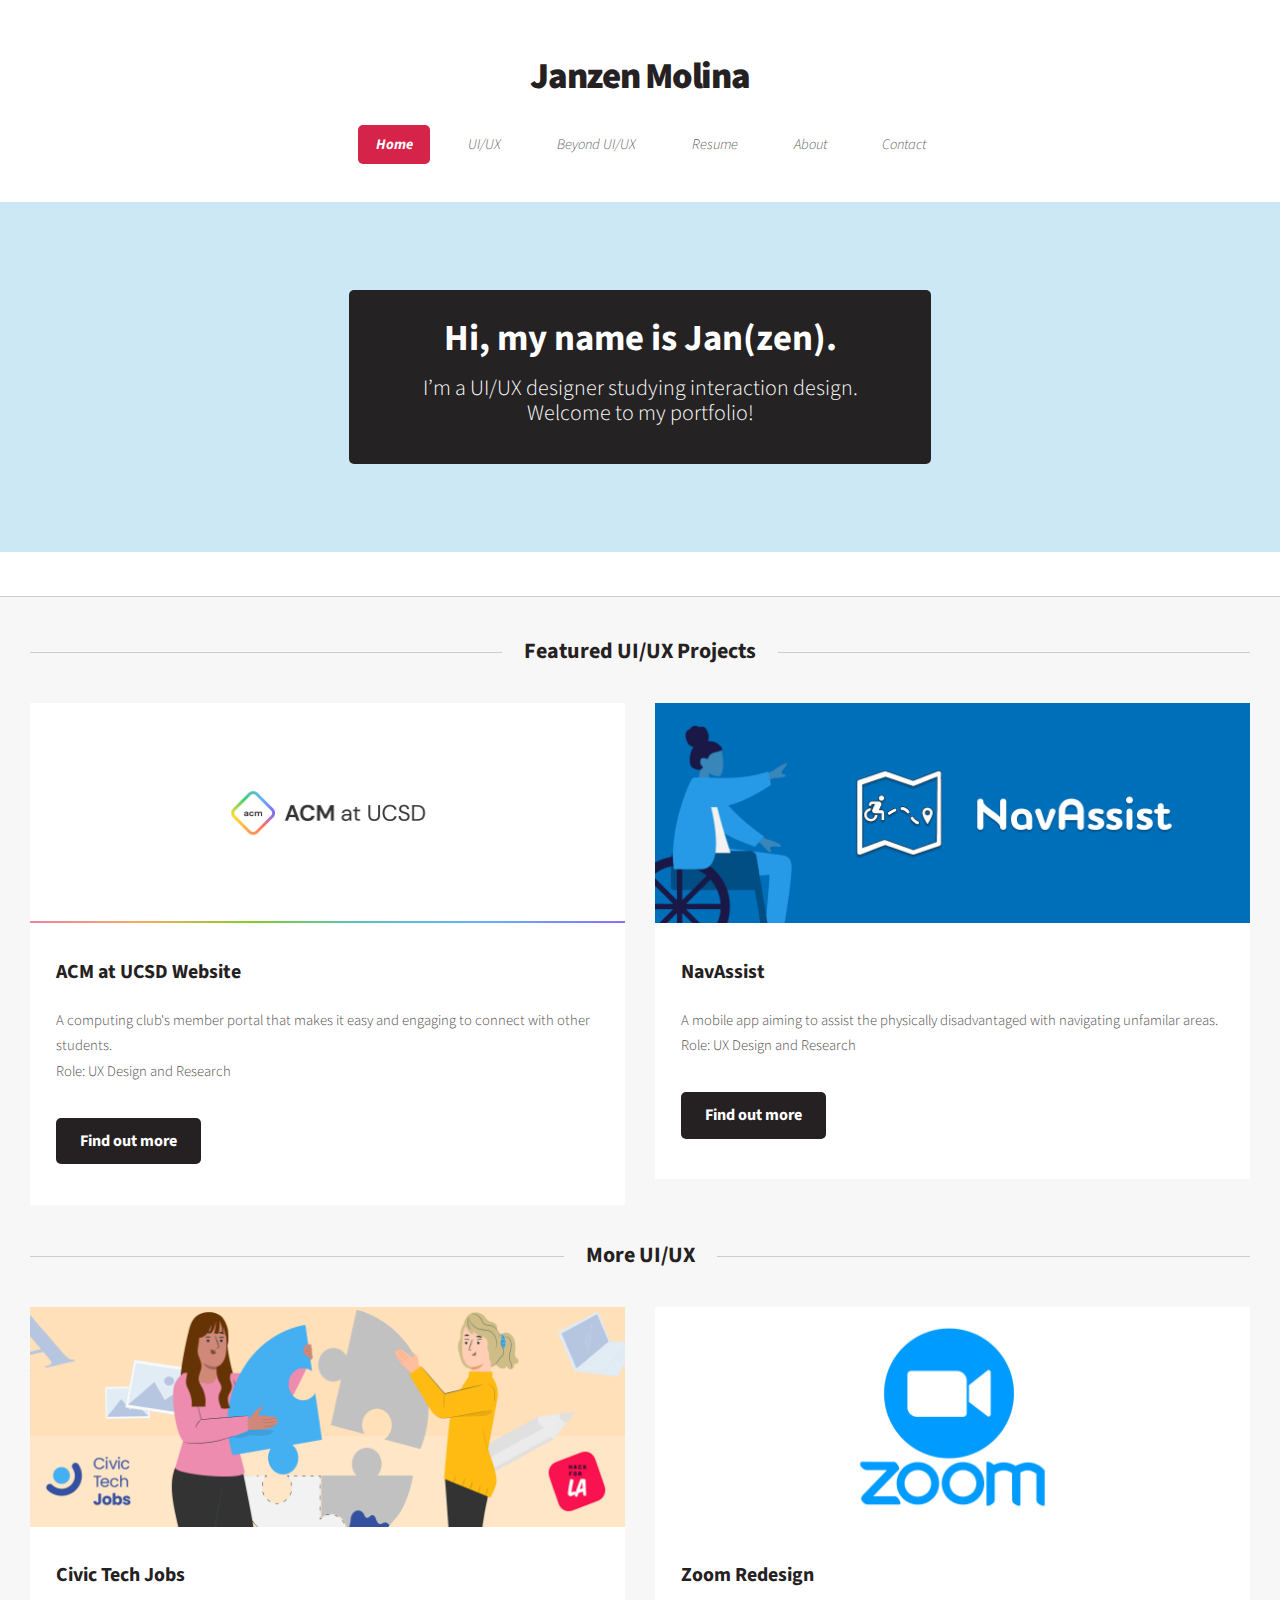
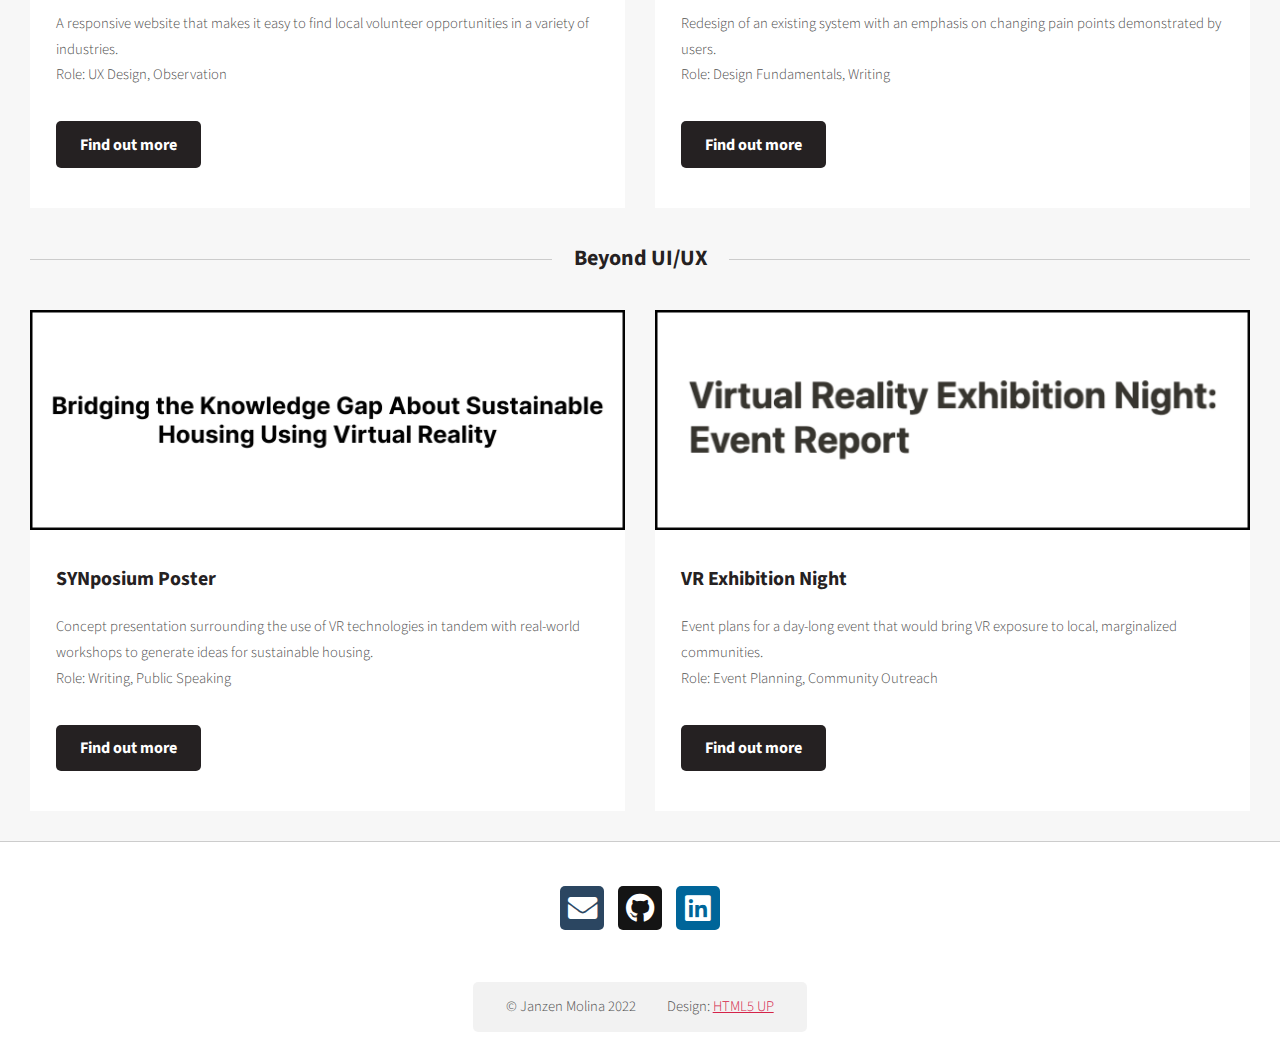
==== index.html @ f8e530e7 "Replace home.html file with index.html file" ====
<!DOCTYPE HTML>
<!--
	Dopetrope by HTML5 UP
	html5up.net | @ajlkn
	Free for personal and commercial use under the CCA 3.0 license (html5up.net/license)
-->
<html>
	<head>
		<title>Home - Janzen Molina</title>
		<meta charset="utf-8">
		<meta name="viewport" content="width=device-width, initial-scale=1, user-scalable=no">
		<link rel="stylesheet" href="assets/css/main.css">
	</head>
	<body class="homepage is-preload">
		<div id="page-wrapper">

			<!-- Header -->
				<section id="header">

					<!-- Logo -->
						<h1><a href="index.html">Janzen Molina</a></h1>

					<!-- Nav -->
						<nav id="nav">
							<ul>
								<li class="current"><a href="index.html">Home</a></li>
								<li>
									<a href="#">UI/UX</a>
									<ul>
										<li><a href="acm-website.html">ACM at UCSD Website</a></li>
										<li><a href="navassist.html">NavAssist</a></li>
										<li><a href="civictechjobs.html">Civic Tech Jobs</a></li>
										<li><a href="zoomredesign.html">Zoom Redesign</a></li>
									</ul>
								</li>
								<li>
									<a href="#">Beyond UI/UX</a>
									<ul>
										<!-- <li><a href="grove.html">Grove</a></li> -->
										<li><a href="synposium.html">SYNposium Banner</a></li>
										<li><a href="vrexhibition.html">VR Exhibition Night</a></li>
									</ul>
								</li>
								<li><a href="resume.html">Resume</a></li>
								<li><a href="about.html">About</a></li>
								<li><a href="contact.html">Contact</a></li>
							</ul>
						</nav>

					<!-- Banner -->
						<section id="banner">
							<header>
								<h2>Hi, my name is Jan(zen).</h2>
								<p>I’m a UI/UX designer studying interaction design.<br>Welcome to my portfolio!</p>
							</header>
						</section>

					<!-- Intro -->
						<!-- <section id="intro" class="container">
							<div class="row">
								<div class="col-4 col-12-medium">
									<section class="first">
										<i class="icon solid featured fa-cog"></i>
										<header>
											<h2>Ipsum consequat</h2>
										</header>
										<p>Nisl amet dolor sit ipsum veroeros sed blandit consequat veroeros et magna tempus.</p>
									</section>
								</div>
								<div class="col-4 col-12-medium">
									<section class="middle">
										<i class="icon solid featured alt fa-bolt"></i>
										<header>
											<h2>Magna etiam dolor</h2>
										</header>
										<p>Nisl amet dolor sit ipsum veroeros sed blandit consequat veroeros et magna tempus.</p>
									</section>
								</div>
								<div class="col-4 col-12-medium">
									<section class="last">
										<i class="icon solid featured alt2 fa-star"></i>
										<header>
											<h2>Tempus adipiscing</h2>
										</header>
										<p>Nisl amet dolor sit ipsum veroeros sed blandit consequat veroeros et magna tempus.</p>
									</section>
								</div>
							</div>
							<footer>
								<ul class="actions">
									<li><a href="#" class="button large">Get Started</a></li>
									<li><a href="#" class="button alt large">Learn More</a></li>
								</ul>
							</footer>
						</section> -->

				</section>

			<!-- Main -->
				<section id="main" class="index-main">
					<div class="container">
						<div class="row">
							<div class="col-12">

								<!-- Portfolio -->
									<section>
										<header class="major">
											<h2>Featured UI/UX Projects</h2>
										</header>
										<div class="row">
											<div class="col-6 col-6-medium col-12-small">
												<section class="box">
													<a href="acm-website.html" class="image featured"><img src="images/acmwebsite-banner.png" alt="ACM at UCSD website's Figma file sample for resume upload feature"></a>
													<header>
														<h3>ACM at UCSD Website</h3>
													</header>
													<p>A computing club's member portal that makes it easy and engaging to connect with other students. <br>Role: UX Design and Research</p>
													<footer>
														<ul class="actions">
															<li><a href="acm-website.html" class="button alt">Find out more</a></li>
														</ul>
													</footer>
												</section>
											</div>
											<!-- <div class="col-4 col-6-medium col-12-small">
												<section class="box">
													<a href="#" class="image featured"><img src="images/civictechjobs-thumbnail.png" alt="Civic Tech Job's Figma file sample for how to join page"></a>
													<header>
														<h3>ACM at UCSD Design System</h3>
													</header>
													<p>A highly customizable and thorough library of components and styles that are a direct representation of elements on the website.<br>Role: UX Design</p>
													<footer>
														<ul class="actions">
															<li><a href="#" class="button alt">Find out more</a></li>
														</ul>
													</footer>
												</section>
											</div> -->
											<div class="col-6 col-6-medium col-12-small">
												<section class="box">
													<a href="navassist.html" class="image featured"><img src="images/navassist-banner.png" alt="NavAssist's Figma file sample for route information feature"></a>
													<header>
														<h3>NavAssist</h3>
													</header>
													<p>A mobile app aiming to assist the physically disadvantaged with navigating unfamilar areas. <br>Role: UX Design and Research</p>
													<footer>
														<ul class="actions">
															<li><a href="navassist.html" class="button alt">Find out more</a></li>
														</ul>
													</footer>
												</section>
											</div>
										</div>
									</section>
									<section>
										<header class="major">
											<h2>More UI/UX</h2>
										</header>
										<div class="row">
											<div class="col-6 col-6-medium col-12-small">
												<section class="box">
													<a href="civictechjobs.html" class="image featured"><img src="images/civictechjobs-banner.png" alt="Civic Tech Jobs banner"></a>
													<header>
														<h3>Civic Tech Jobs</h3>
													</header>
													<p>A responsive website that makes it easy to find local volunteer opportunities in a variety of industries. <br>Role: UX Design, Observation</p>
													<footer>
														<ul class="actions">
															<li><a href="civictechjobs.html" class="button alt">Find out more</a></li>
														</ul>
													</footer>
												</section>
											</div>
											<div class="col-6 col-6-medium col-12-small">
												<section class="box">
													<a href="zoomredesign.html" class="image featured"><img src="images/zoomredesign-banner.png" alt="Zoom Redesign banner"></a>
													<header>
														<h3>Zoom Redesign</h3>
													</header>
													<p>Redesign of an existing system with an emphasis on changing pain points demonstrated by users. <br>Role: Design Fundamentals, Writing</p>
													<footer>
														<ul class="actions">
															<li><a href="zoomredesign.html" class="button alt">Find out more</a></li>
														</ul>
													</footer>
												</section>
											</div>
											<!-- <div class="col-6 col-6-medium col-12-small">
												<section class="box">
													<a href="#" class="image featured"><img src="images/geogreet-banner.png" alt="Instagram flyer for a boba fundraiser"></a>
													<header>
														<h3>GeoGreet</h3>
													</header>
													<p>A novel approach to allowing asynchronous student collaborators to meet with others in real time. <br>Role: UX Research</p>
													<footer>
														<ul class="actions">
															<li><a href="#" class="button alt">Find out more</a></li>
														</ul>
													</footer>
												</section> -->
											</div> 
									</section>
							<section>
										<header class="major">
											<h2>Beyond UI/UX</h2>
										</header>
										<div class="row">
<!-- 											<div class="col-4 col-6-medium col-12-small">
												<section class="box">
													<a href="#" class="image featured"><img src="images/grove-thumbnail.png" alt="Sample image of Grove's room library screen"></a>
													<header>
														<h3>Grove</h3>
													</header>

													<p>A unique take on preserving with heavy emphasis on geolocation-based asset sharing. <br>Role: Software QA</p>
													<footer>
														<ul class="actions">
															<li><p class="button alt">Coming soon!</p></li>
														</ul>
													</footer>
												</section>
											</div> -->
											<div class="col-6 col-6-medium col-12-small">
												<section class="box">
													<a href="synposium.html" class="image featured"><img src="images/synposium-banner.png" alt="Instagram flyer for a boba fundraiser"></a>
													<header>
														<h3>SYNposium Poster</h3>
													</header>
													<p>Concept presentation surrounding the use of VR technologies in tandem with real-world workshops to generate ideas for sustainable housing. <br>Role: Writing, Public Speaking</p>
													<footer>
														<ul class="actions">
															<li><a href="synposium.html" class="button alt">Find out more</a></li>
														</ul>
													</footer>
												</section>
											</div>
											<div class="col-6 col-6-medium col-12-small">
												<section class="box">
													<a href="vrexhibition.html" class="image featured"><img src="images/vrexhibition-banner.png" alt="First page sample of the Triton Solar Car sponsorship package"></a>
													<header>
														<h3>VR Exhibition Night</h3>
													</header>
													<p>Event plans for a day-long event that would bring VR exposure to local, marginalized communities.<br>Role: Event Planning, Community Outreach</p>
													<footer>
														<ul class="actions">
															<li><a href="vrexhibition.html" class="button alt">Find out more</a></li>
														</ul>
													</footer>
												</section>
											</div>
										</div>
									</section>
							</div>
						</div>
					</div>
					</section>

				<!-- Footer -->
							<div id="copyright" class="index-copyright">
								<ul class="social">
										<li><a class="icon solid fa-envelope" href="mailto:jkmolina@ucsd.edu"><span class="label">Email</span></a></li>
										<li><a class="icon brands fa-github" href="https://github.com/janzenmolina"><span class="label">GitHub</span></a></li>
										<li><a class="icon brands fa-linkedin" href="https://www.linkedin.com/in/janzenmolina/"><span class="label">LinkedIn</span></a></li>
								</ul>
										<ul class="links">
											<li>&copy; Janzen Molina 2022</li><li>Design: <a href="http://html5up.net">HTML5 UP</a></li>
										</ul>
							</div>
		</div>
		<!-- Scripts -->
			<script src="assets/js/jquery.min.js"></script>
			<script src="assets/js/jquery.dropotron.min.js"></script>
			<script src="assets/js/browser.min.js"></script>
			<script src="assets/js/breakpoints.min.js"></script>
			<script src="assets/js/util.js"></script>
			<script src="assets/js/main.js"></script>

	</body>
</html>
---- assets/css/main.css ----
@import url("fontawesome-all.min.css");
@import url("https://fonts.googleapis.com/css?family=Source+Sans+Pro:300,400,700,900,300italic");

/*
	Dopetrope by HTML5 UP
	html5up.net | @ajlkn
	Free for personal and commercial use under the CCA 3.0 license (html5up.net/license)
*/

html, body, div, span, applet, object,
iframe, h1, h2, h3, h4, h5, h6, p, blockquote,
pre, a, abbr, acronym, address, big, cite,
code, del, dfn, em, img, ins, kbd, q, s, samp,
small, strike, strong, sub, sup, tt, var, b,
u, i, center, dl, dt, dd, ol, ul, li, fieldset,
form, label, legend, table, caption, tbody,
tfoot, thead, tr, th, td, article, aside,
canvas, details, embed, figure, figcaption,
footer, header, hgroup, menu, nav, output, ruby,
section, summary, time, mark, audio, video {
	margin: 0;
	padding: 0;
	border: 0;
	font-size: 100%;
	font: inherit;
	vertical-align: baseline;}

article, aside, details, figcaption, figure,
footer, header, hgroup, menu, nav, section {
	display: block;}

body {
	line-height: 1;
}

ol, ul {
	list-style: none;
}

blockquote, q {
	quotes: none;
}

	blockquote:before, blockquote:after, q:before, q:after {
		content: '';
		content: none;
	}

table {
	border-collapse: collapse;
	border-spacing: 0;
}

body {
	-webkit-text-size-adjust: none;
}

mark {
	background-color: transparent;
	color: inherit;
}

input::-moz-focus-inner {
	border: 0;
	padding: 0;
}

input, select, textarea {
	-moz-appearance: none;
	-webkit-appearance: none;
	-ms-appearance: none;
	appearance: none;
}

/* Basic */

	html {
		box-sizing: border-box;
	}

	*, *:before, *:after {
		box-sizing: inherit;
	}

	body {
		background: #252122;
		background-image: url("images/bg02.png");
	}

		body.is-preload *, body.is-preload *:before, body.is-preload *:after {
			-moz-animation: none !important;
			-webkit-animation: none !important;
			-ms-animation: none !important;
			animation: none !important;
			-moz-transition: none !important;
			-webkit-transition: none !important;
			-ms-transition: none !important;
			transition: none !important;
		}

	body, input, textarea, select {
		font-family: 'Source Sans Pro';
		font-weight: 300;
		color: #4d4d4d;
		font-size: 14pt;
		line-height: 1.75em;
	}

	strong, b {
		color: #252122;
		font-weight: 600;
	}

	i, em {
		font-style: italic;
	}

	sub {
		position: relative;
		top: 0.5em;
		font-size: 0.8em;
	}

	sup {
		position: relative;
		top: -0.5em;
		font-size: 0.8em;
	}

	blockquote {
		border-left: solid 0.75em #dddddd;
		padding: 1em 0 1em 1.5em;
		font-style: italic;
	}

	h1, h2, h3, h4, h5, h6 {
		color: #252122;
		font-weight: 700;
	}

	h1 a, h2 a, h3 a, h4 a, h5 a, h6 a {
		color: inherit;
		text-decoration: none;
	}

	h2 {
		font-size: 1.5em;
	}

	h3 {
		font-size: 1.35em;
	}

	a {
		color: #d52349;
		text-decoration: underline;
	}

		a:hover {
			text-decoration: none;
		}

	br.clear {
		clear: both;
	}

	hr {
		border: 0;
		border-top: solid 1px #dddddd;
		height: 1px;
		margin: 2em 0 2em 0;
	}

	p, ul, ol, dl, table {
		margin-bottom: 2em;
	}

/* Container */

	.container {
		margin: 0 auto;
		max-width: 100%;
		width: 70em;
	}

		@media screen and (max-width: 1680px) {

			.container {
				width: 70em;
			}

		}

		@media screen and (max-width: 1280px) {

			.container {
				width: calc(100% - 60px);
			}

		}

		@media screen and (max-width: 980px) {

			.container {
				width: calc(100% - 80px);
			}

		}

		@media screen and (max-width: 736px) {

			.container {
				width: calc(100% - 40px);
			}

		}

/* Row */

	.row {
		display: flex;
		flex-wrap: wrap;
		box-sizing: border-box;
		align-items: stretch;
	}

		.row > * {
			box-sizing: border-box;
		}

		.row.gtr-uniform > * > :last-child {
			margin-bottom: 0;
		}

		.row.aln-left {
			justify-content: flex-start;
		}

		.row.aln-center {
			justify-content: center;
		}

		.row.aln-right {
			justify-content: flex-end;
		}

		.row.aln-top {
			align-items: flex-start;
		}

		.row.aln-middle {
			align-items: center;
		}

		.row.aln-bottom {
			align-items: flex-end;
		}

		.row > .imp {
			order: -1;
		}

		.row > .col-1 {
			width: 8.33333%;
		}

		.row > .off-1 {
			margin-left: 8.33333%;
		}

		.row > .col-2 {
			width: 16.66667%;
		}

		.row > .off-2 {
			margin-left: 16.66667%;
		}

		.row > .col-3 {
			width: 25%;
		}

		.row > .off-3 {
			margin-left: 25%;
		}

		.row > .col-4 {
			width: 33.33333%;
		}

		.row > .off-4 {
			margin-left: 33.33333%;
		}

		.row > .col-5 {
			width: 41.66667%;
		}

		.row > .off-5 {
			margin-left: 41.66667%;
		}

		.row > .col-6 {
			width: 50%;
		}

		.row > .off-6 {
			margin-left: 50%;
		}

		.row > .col-7 {
			width: 58.33333%;
		}

		.row > .off-7 {
			margin-left: 58.33333%;
		}

		.row > .col-8 {
			width: 66.66667%;
		}

		.row > .off-8 {
			margin-left: 66.66667%;
		}

		.row > .col-9 {
			width: 75%;
		}

		.row > .off-9 {
			margin-left: 75%;
		}

		.row > .col-10 {
			width: 83.33333%;
		}

		.row > .off-10 {
			margin-left: 83.33333%;
		}

		.row > .col-11 {
			width: 91.66667%;
		}

		.row > .off-11 {
			margin-left: 91.66667%;
		}

		.row > .col-12 {
			width: 100%;
		}

		.row > .off-12 {
			margin-left: 100%;
		}

		.row.gtr-0 {
			margin-top: 0px;
			margin-left: 0px;
		}

			.row.gtr-0 > * {
				padding: 0px 0 0 0px;
			}

			.row.gtr-0.gtr-uniform {
				margin-top: 0px;
			}

				.row.gtr-0.gtr-uniform > * {
					padding-top: 0px;
				}

		.row.gtr-25 {
			margin-top: -12.5px;
			margin-left: -12.5px;
		}

			.row.gtr-25 > * {
				padding: 12.5px 0 0 12.5px;
			}

			.row.gtr-25.gtr-uniform {
				margin-top: -12.5px;
			}

				.row.gtr-25.gtr-uniform > * {
					padding-top: 12.5px;
				}

		.row.gtr-50 {
			margin-top: -25px;
			margin-left: -25px;
		}

			.row.gtr-50 > * {
				padding: 25px 0 0 25px;
			}

			.row.gtr-50.gtr-uniform {
				margin-top: -25px;
			}

				.row.gtr-50.gtr-uniform > * {
					padding-top: 25px;
				}

		.row {
			margin-top: -50px;
			margin-left: -50px;
		}

			.row > * {
				padding: 50px 0 0 50px;
			}

			.row.gtr-uniform {
				margin-top: -50px;
			}

				.row.gtr-uniform > * {
					padding-top: 50px;
				}

		.row.gtr-150 {
			margin-top: -75px;
			margin-left: -75px;
		}

			.row.gtr-150 > * {
				padding: 75px 0 0 75px;
			}

			.row.gtr-150.gtr-uniform {
				margin-top: -75px;
			}

				.row.gtr-150.gtr-uniform > * {
					padding-top: 75px;
				}

		.row.gtr-200 {
			margin-top: -100px;
			margin-left: -100px;
		}

			.row.gtr-200 > * {
				padding: 100px 0 0 100px;
			}

			.row.gtr-200.gtr-uniform {
				margin-top: -100px;
			}

				.row.gtr-200.gtr-uniform > * {
					padding-top: 100px;
				}

		@media screen and (max-width: 1680px) {

			.row {
				display: flex;
				flex-wrap: wrap;
				box-sizing: border-box;
				align-items: stretch;
			}

				.row > * {
					box-sizing: border-box;
				}

				.row.gtr-uniform > * > :last-child {
					margin-bottom: 0;
				}

				.row.aln-left {
					justify-content: flex-start;
				}

				.row.aln-center {
					justify-content: center;
				}

				.row.aln-right {
					justify-content: flex-end;
				}

				.row.aln-top {
					align-items: flex-start;
				}

				.row.aln-middle {
					align-items: center;
				}

				.row.aln-bottom {
					align-items: flex-end;
				}

				.row > .imp-xlarge {
					order: -1;
				}

				.row > .col-1-xlarge {
					width: 8.33333%;
				}

				.row > .off-1-xlarge {
					margin-left: 8.33333%;
				}

				.row > .col-2-xlarge {
					width: 16.66667%;
				}

				.row > .off-2-xlarge {
					margin-left: 16.66667%;
				}

				.row > .col-3-xlarge {
					width: 25%;
				}

				.row > .off-3-xlarge {
					margin-left: 25%;
				}

				.row > .col-4-xlarge {
					width: 33.33333%;
				}

				.row > .off-4-xlarge {
					margin-left: 33.33333%;
				}

				.row > .col-5-xlarge {
					width: 41.66667%;
				}

				.row > .off-5-xlarge {
					margin-left: 41.66667%;
				}

				.row > .col-6-xlarge {
					width: 50%;
				}

				.row > .off-6-xlarge {
					margin-left: 50%;
				}

				.row > .col-7-xlarge {
					width: 58.33333%;
				}

				.row > .off-7-xlarge {
					margin-left: 58.33333%;
				}

				.row > .col-8-xlarge {
					width: 66.66667%;
				}

				.row > .off-8-xlarge {
					margin-left: 66.66667%;
				}

				.row > .col-9-xlarge {
					width: 75%;
				}

				.row > .off-9-xlarge {
					margin-left: 75%;
				}

				.row > .col-10-xlarge {
					width: 83.33333%;
				}

				.row > .off-10-xlarge {
					margin-left: 83.33333%;
				}

				.row > .col-11-xlarge {
					width: 91.66667%;
				}

				.row > .off-11-xlarge {
					margin-left: 91.66667%;
				}

				.row > .col-12-xlarge {
					width: 100%;
				}

				.row > .off-12-xlarge {
					margin-left: 100%;
				}

				.row.gtr-0 {
					margin-top: 0px;
					margin-left: 0px;
				}

					.row.gtr-0 > * {
						padding: 0px 0 0 0px;
					}

					.row.gtr-0.gtr-uniform {
						margin-top: 0px;
					}

						.row.gtr-0.gtr-uniform > * {
							padding-top: 0px;
						}

				.row.gtr-25 {
					margin-top: -12.5px;
					margin-left: -12.5px;
				}

					.row.gtr-25 > * {
						padding: 12.5px 0 0 12.5px;
					}

					.row.gtr-25.gtr-uniform {
						margin-top: -12.5px;
					}

						.row.gtr-25.gtr-uniform > * {
							padding-top: 12.5px;
						}

				.row.gtr-50 {
					margin-top: -25px;
					margin-left: -25px;
				}

					.row.gtr-50 > * {
						padding: 25px 0 0 25px;
					}

					.row.gtr-50.gtr-uniform {
						margin-top: -25px;
					}

						.row.gtr-50.gtr-uniform > * {
							padding-top: 25px;
						}

				.row {
					margin-top: -50px;
					margin-left: -50px;
				}

					.row > * {
						padding: 50px 0 0 50px;
					}

					.row.gtr-uniform {
						margin-top: -50px;
					}

						.row.gtr-uniform > * {
							padding-top: 50px;
						}

				.row.gtr-150 {
					margin-top: -75px;
					margin-left: -75px;
				}

					.row.gtr-150 > * {
						padding: 75px 0 0 75px;
					}

					.row.gtr-150.gtr-uniform {
						margin-top: -75px;
					}

						.row.gtr-150.gtr-uniform > * {
							padding-top: 75px;
						}

				.row.gtr-200 {
					margin-top: -100px;
					margin-left: -100px;
				}

					.row.gtr-200 > * {
						padding: 100px 0 0 100px;
					}

					.row.gtr-200.gtr-uniform {
						margin-top: -100px;
					}

						.row.gtr-200.gtr-uniform > * {
							padding-top: 100px;
						}

		}

		@media screen and (max-width: 1280px) {

			.row {
				display: flex;
				flex-wrap: wrap;
				box-sizing: border-box;
				align-items: stretch;
			}

				.row > * {
					box-sizing: border-box;
				}

				.row.gtr-uniform > * > :last-child {
					margin-bottom: 0;
				}

				.row.aln-left {
					justify-content: flex-start;
				}

				.row.aln-center {
					justify-content: center;
				}

				.row.aln-right {
					justify-content: flex-end;
				}

				.row.aln-top {
					align-items: flex-start;
				}

				.row.aln-middle {
					align-items: center;
				}

				.row.aln-bottom {
					align-items: flex-end;
				}

				.row > .imp-large {
					order: -1;
				}

				.row > .col-1-large {
					width: 8.33333%;
				}

				.row > .off-1-large {
					margin-left: 8.33333%;
				}

				.row > .col-2-large {
					width: 16.66667%;
				}

				.row > .off-2-large {
					margin-left: 16.66667%;
				}

				.row > .col-3-large {
					width: 25%;
				}

				.row > .off-3-large {
					margin-left: 25%;
				}

				.row > .col-4-large {
					width: 33.33333%;
				}

				.row > .off-4-large {
					margin-left: 33.33333%;
				}

				.row > .col-5-large {
					width: 41.66667%;
				}

				.row > .off-5-large {
					margin-left: 41.66667%;
				}

				.row > .col-6-large {
					width: 50%;
				}

				.row > .off-6-large {
					margin-left: 50%;
				}

				.row > .col-7-large {
					width: 58.33333%;
				}

				.row > .off-7-large {
					margin-left: 58.33333%;
				}

				.row > .col-8-large {
					width: 66.66667%;
				}

				.row > .off-8-large {
					margin-left: 66.66667%;
				}

				.row > .col-9-large {
					width: 75%;
				}

				.row > .off-9-large {
					margin-left: 75%;
				}

				.row > .col-10-large {
					width: 83.33333%;
				}

				.row > .off-10-large {
					margin-left: 83.33333%;
				}

				.row > .col-11-large {
					width: 91.66667%;
				}

				.row > .off-11-large {
					margin-left: 91.66667%;
				}

				.row > .col-12-large {
					width: 100%;
				}

				.row > .off-12-large {
					margin-left: 100%;
				}

				.row.gtr-0 {
					margin-top: 0px;
					margin-left: 0px;
				}

					.row.gtr-0 > * {
						padding: 0px 0 0 0px;
					}

					.row.gtr-0.gtr-uniform {
						margin-top: 0px;
					}

						.row.gtr-0.gtr-uniform > * {
							padding-top: 0px;
						}

				.row.gtr-25 {
					margin-top: -7.5px;
					margin-left: -7.5px;
				}

					.row.gtr-25 > * {
						padding: 7.5px 0 0 7.5px;
					}

					.row.gtr-25.gtr-uniform {
						margin-top: -7.5px;
					}

						.row.gtr-25.gtr-uniform > * {
							padding-top: 7.5px;
						}

				.row.gtr-50 {
					margin-top: -15px;
					margin-left: -15px;
				}

					.row.gtr-50 > * {
						padding: 15px 0 0 15px;
					}

					.row.gtr-50.gtr-uniform {
						margin-top: -15px;
					}

						.row.gtr-50.gtr-uniform > * {
							padding-top: 15px;
						}

				.row {
					margin-top: -30px;
					margin-left: -30px;
				}

					.row > * {
						padding: 30px 0 0 30px;
					}

					.row.gtr-uniform {
						margin-top: -30px;
					}

						.row.gtr-uniform > * {
							padding-top: 30px;
						}

				.row.gtr-150 {
					margin-top: -45px;
					margin-left: -45px;
				}

					.row.gtr-150 > * {
						padding: 45px 0 0 45px;
					}

					.row.gtr-150.gtr-uniform {
						margin-top: -45px;
					}

						.row.gtr-150.gtr-uniform > * {
							padding-top: 45px;
						}

				.row.gtr-200 {
					margin-top: -60px;
					margin-left: -60px;
				}

					.row.gtr-200 > * {
						padding: 60px 0 0 60px;
					}

					.row.gtr-200.gtr-uniform {
						margin-top: -60px;
					}

						.row.gtr-200.gtr-uniform > * {
							padding-top: 60px;
						}

		}

		@media screen and (max-width: 980px) {

			.row {
				display: flex;
				flex-wrap: wrap;
				box-sizing: border-box;
				align-items: stretch;
			}

				.row > * {
					box-sizing: border-box;
				}

				.row.gtr-uniform > * > :last-child {
					margin-bottom: 0;
				}

				.row.aln-left {
					justify-content: flex-start;
				}

				.row.aln-center {
					justify-content: center;
				}

				.row.aln-right {
					justify-content: flex-end;
				}

				.row.aln-top {
					align-items: flex-start;
				}

				.row.aln-middle {
					align-items: center;
				}

				.row.aln-bottom {
					align-items: flex-end;
				}

				.row > .imp-medium {
					order: -1;
				}

				.row > .col-1-medium {
					width: 8.33333%;
				}

				.row > .off-1-medium {
					margin-left: 8.33333%;
				}

				.row > .col-2-medium {
					width: 16.66667%;
				}

				.row > .off-2-medium {
					margin-left: 16.66667%;
				}

				.row > .col-3-medium {
					width: 25%;
				}

				.row > .off-3-medium {
					margin-left: 25%;
				}

				.row > .col-4-medium {
					width: 33.33333%;
				}

				.row > .off-4-medium {
					margin-left: 33.33333%;
				}

				.row > .col-5-medium {
					width: 41.66667%;
				}

				.row > .off-5-medium {
					margin-left: 41.66667%;
				}

				.row > .col-6-medium {
					width: 50%;
				}

				.row > .off-6-medium {
					margin-left: 50%;
				}

				.row > .col-7-medium {
					width: 58.33333%;
				}

				.row > .off-7-medium {
					margin-left: 58.33333%;
				}

				.row > .col-8-medium {
					width: 66.66667%;
				}

				.row > .off-8-medium {
					margin-left: 66.66667%;
				}

				.row > .col-9-medium {
					width: 75%;
				}

				.row > .off-9-medium {
					margin-left: 75%;
				}

				.row > .col-10-medium {
					width: 83.33333%;
				}

				.row > .off-10-medium {
					margin-left: 83.33333%;
				}

				.row > .col-11-medium {
					width: 91.66667%;
				}

				.row > .off-11-medium {
					margin-left: 91.66667%;
				}

				.row > .col-12-medium {
					width: 100%;
				}

				.row > .off-12-medium {
					margin-left: 100%;
				}

				.row.gtr-0 {
					margin-top: 0px;
					margin-left: 0px;
				}

					.row.gtr-0 > * {
						padding: 0px 0 0 0px;
					}

					.row.gtr-0.gtr-uniform {
						margin-top: 0px;
					}

						.row.gtr-0.gtr-uniform > * {
							padding-top: 0px;
						}

				.row.gtr-25 {
					margin-top: -10px;
					margin-left: -10px;
				}

					.row.gtr-25 > * {
						padding: 10px 0 0 10px;
					}

					.row.gtr-25.gtr-uniform {
						margin-top: -10px;
					}

						.row.gtr-25.gtr-uniform > * {
							padding-top: 10px;
						}

				.row.gtr-50 {
					margin-top: -20px;
					margin-left: -20px;
				}

					.row.gtr-50 > * {
						padding: 20px 0 0 20px;
					}

					.row.gtr-50.gtr-uniform {
						margin-top: -20px;
					}

						.row.gtr-50.gtr-uniform > * {
							padding-top: 20px;
						}

				.row {
					margin-top: -40px;
					margin-left: -40px;
				}

					.row > * {
						padding: 40px 0 0 40px;
					}

					.row.gtr-uniform {
						margin-top: -40px;
					}

						.row.gtr-uniform > * {
							padding-top: 40px;
						}

				.row.gtr-150 {
					margin-top: -60px;
					margin-left: -60px;
				}

					.row.gtr-150 > * {
						padding: 60px 0 0 60px;
					}

					.row.gtr-150.gtr-uniform {
						margin-top: -60px;
					}

						.row.gtr-150.gtr-uniform > * {
							padding-top: 60px;
						}

				.row.gtr-200 {
					margin-top: -80px;
					margin-left: -80px;
				}

					.row.gtr-200 > * {
						padding: 80px 0 0 80px;
					}

					.row.gtr-200.gtr-uniform {
						margin-top: -80px;
					}

						.row.gtr-200.gtr-uniform > * {
							padding-top: 80px;
						}

		}

		@media screen and (max-width: 736px) {

			.row {
				display: flex;
				flex-wrap: wrap;
				box-sizing: border-box;
				align-items: stretch;
			}

				.row > * {
					box-sizing: border-box;
				}

				.row.gtr-uniform > * > :last-child {
					margin-bottom: 0;
				}

				.row.aln-left {
					justify-content: flex-start;
				}

				.row.aln-center {
					justify-content: center;
				}

				.row.aln-right {
					justify-content: flex-end;
				}

				.row.aln-top {
					align-items: flex-start;
				}

				.row.aln-middle {
					align-items: center;
				}

				.row.aln-bottom {
					align-items: flex-end;
				}

				.row > .imp-small {
					order: -1;
				}

				.row > .col-1-small {
					width: 8.33333%;
				}

				.row > .off-1-small {
					margin-left: 8.33333%;
				}

				.row > .col-2-small {
					width: 16.66667%;
				}

				.row > .off-2-small {
					margin-left: 16.66667%;
				}

				.row > .col-3-small {
					width: 25%;
				}

				.row > .off-3-small {
					margin-left: 25%;
				}

				.row > .col-4-small {
					width: 33.33333%;
				}

				.row > .off-4-small {
					margin-left: 33.33333%;
				}

				.row > .col-5-small {
					width: 41.66667%;
				}

				.row > .off-5-small {
					margin-left: 41.66667%;
				}

				.row > .col-6-small {
					width: 50%;
				}

				.row > .off-6-small {
					margin-left: 50%;
				}

				.row > .col-7-small {
					width: 58.33333%;
				}

				.row > .off-7-small {
					margin-left: 58.33333%;
				}

				.row > .col-8-small {
					width: 66.66667%;
				}

				.row > .off-8-small {
					margin-left: 66.66667%;
				}

				.row > .col-9-small {
					width: 75%;
				}

				.row > .off-9-small {
					margin-left: 75%;
				}

				.row > .col-10-small {
					width: 83.33333%;
				}

				.row > .off-10-small {
					margin-left: 83.33333%;
				}

				.row > .col-11-small {
					width: 91.66667%;
				}

				.row > .off-11-small {
					margin-left: 91.66667%;
				}

				.row > .col-12-small {
					width: 100%;
				}

				.row > .off-12-small {
					margin-left: 100%;
				}

				.row.gtr-0 {
					margin-top: 0px;
					margin-left: 0px;
				}

					.row.gtr-0 > * {
						padding: 0px 0 0 0px;
					}

					.row.gtr-0.gtr-uniform {
						margin-top: 0px;
					}

						.row.gtr-0.gtr-uniform > * {
							padding-top: 0px;
						}

				.row.gtr-25 {
					margin-top: -5px;
					margin-left: -5px;
				}

					.row.gtr-25 > * {
						padding: 5px 0 0 5px;
					}

					.row.gtr-25.gtr-uniform {
						margin-top: -5px;
					}

						.row.gtr-25.gtr-uniform > * {
							padding-top: 5px;
						}

				.row.gtr-50 {
					margin-top: -10px;
					margin-left: -10px;
				}

					.row.gtr-50 > * {
						padding: 10px 0 0 10px;
					}

					.row.gtr-50.gtr-uniform {
						margin-top: -10px;
					}

						.row.gtr-50.gtr-uniform > * {
							padding-top: 10px;
						}

				.row {
					margin-top: -20px;
					margin-left: -20px;
				}

					.row > * {
						padding: 20px 0 0 20px;
					}

					.row.gtr-uniform {
						margin-top: -20px;
					}

						.row.gtr-uniform > * {
							padding-top: 20px;
						}

				.row.gtr-150 {
					margin-top: -30px;
					margin-left: -30px;
				}

					.row.gtr-150 > * {
						padding: 30px 0 0 30px;
					}

					.row.gtr-150.gtr-uniform {
						margin-top: -30px;
					}

						.row.gtr-150.gtr-uniform > * {
							padding-top: 30px;
						}

				.row.gtr-200 {
					margin-top: -40px;
					margin-left: -40px;
				}

					.row.gtr-200 > * {
						padding: 40px 0 0 40px;
					}

					.row.gtr-200.gtr-uniform {
						margin-top: -40px;
					}

						.row.gtr-200.gtr-uniform > * {
							padding-top: 40px;
						}

		}

/* Form */

	form label {
		display: block;
		color: #252122;
		font-weight: 400;
		margin: 0 0 0.5em 0;
	}

	form input[type=text],
	form input[type=email],
	form input[type=password],
	form select,
	form textarea {
		-webkit-appearance: none;
		display: block;
		border: 0;
		padding: 0.75em 1em;
		font-size: 1em;
		border-radius: 5px;
		border: solid 1px #dddddd;
		background: #fff;
		width: 100%;
	}

		form input[type=text]:focus,
		form input[type=email]:focus,
		form input[type=password]:focus,
		form select:focus,
		form textarea:focus {
			box-shadow: inset 0px 0px 1px 1px #43bff0;
		}

	form textarea {
		height: 15em;
	}

	form ::-webkit-input-placeholder {
		color: #555 !important;
	}

	form :-moz-placeholder {
		color: #555 !important;
	}

	form ::-moz-placeholder {
		color: #555 !important;
	}

	form :-ms-input-placeholder {
		color: #555 !important;
	}

	form ::-moz-focus-inner {
		border: 0;
	}

/* Tables */

	table {
		width: 100%;
	}

		table tr {
			border-top: solid 1px #dddddd;
		}

			table tr:first-child {
				border-top: 0;
			}

		table td {
			padding: 0.5em 1em 0.5em 1em;
		}

		table th {
			text-align: left;
			padding: 0.5em 1em 0.5em 1em;
			font-weight: 700;
			margin: 0 0 1em 0;
		}

		table thead {
			border-bottom: solid 2px #dddddd;
		}

/* Section/Article */

	section, article {
		margin-bottom: 2.5em;
	}

		section > :last-child, section:last-child, article > :last-child, article:last-child {
			margin-bottom: 0;
		}

	header {
		margin: 0 0 1.5em 0;
	}

		header > p {
			display: block;
			font-style: italic;
			margin: 0.5em 0 0 0;
			padding-bottom: 0.5em;
		}

		header.major {
			position: relative;
			text-align: center;
			border-top: solid 1px #ccc;
			top: 1em;
			margin: 0 0 3em 0;
		}

			header.major h2 {
				background: #fff;
				position: relative;
				top: -0.65em;
				display: inline;
				margin: 0;
				padding: 0 1em 0 1em;
			}

	footer {
		margin: 2.25em 0 0 0;
	}

/* Box */

	.box {
		background: #ffffff;
		padding: 2.75em 1.75em 2.75em 1.75em;
	}

		.box .image.featured {
			position: relative;
			width: auto;
			left: 1.75em;
			top: 1.75em;
			margin: -4.5em 0 4.25em -3.5em;
		}

		.box.post header {
			padding-top: 1em;
			margin: 0 0 2em 0;
		}

		.box.post h2 {
			font-size: 2.5em;
			letter-spacing: -0.015em;
		}

		.box.post header > p {
			margin-top: 1.25em;
			font-size: 1.25em;
		}

		.box footer ul.actions {
			margin-bottom: 0;
		}


/* Button */

	input[type="button"],
	input[type="submit"],
	input[type="reset"],
	button,
	.button {
		-webkit-appearance: none;
		display: inline-block;
		text-decoration: none;
		cursor: pointer;
		border: 0;
		border-radius: 5px;
		background: #d52349;
		color: #fff !important;
		font-weight: 700;
		outline: 0;
		font-size: 1.1em;
		padding: 0.65em 1.5em 0.65em 1.5em;
		text-align: center;
		-moz-transition: background-color .25s ease-in-out;
		-webkit-transition: background-color .25s ease-in-out;
		-ms-transition: background-color .25s ease-in-out;
		transition: background-color .25s ease-in-out;
	}

		input[type="button"]:hover,
		input[type="submit"]:hover,
		input[type="reset"]:hover,
		button:hover,
		.button:hover {
			background: #e53359;
		}

		input[type="button"]:active,
		input[type="submit"]:active,
		input[type="reset"]:active,
		button:active,
		.button:active {
			background: #c51349;
		}

		input[type="button"].alt,
		input[type="submit"].alt,
		input[type="reset"].alt,
		button.alt,
		.button.alt {
			background: #252122;
		}

			input[type="button"].alt:hover,
			input[type="submit"].alt:hover,
			input[type="reset"].alt:hover,
			button.alt:hover,
			.button.alt:hover {
				background: #353132;
			}

			input[type="button"].alt:active,
			input[type="submit"].alt:active,
			input[type="reset"].alt:active,
			button.alt:active,
			.button.alt:active {
				background: #151112;
			}

		input[type="button"].icon:before,
		input[type="submit"].icon:before,
		input[type="reset"].icon:before,
		button.icon:before,
		.button.icon:before {
			opacity: 0.35;
			position: relative;
			top: 0.05em;
			margin-right: 0.75em;
		}

		input[type="button"].large,
		input[type="submit"].large,
		input[type="reset"].large,
		button.large,
		.button.large {
			font-size: 1.5em;
			padding: 0.75em 1.5em 0.75em 1.5em;
		}

/* Image */

	.image {
		display: inline-block;
		outline: 0;
	}

		.image img {
			display: block;
			width: 100%;
		}

		.image.centered {
			display: block;
			margin: 0 0 2em 0;
		}

			.image.centered img {
				margin: 0 auto;
				width: auto;
			}

		.image.featured {
			display: block;
			width: 100%;
			margin: 0 0 2em 0;

		}

		.image.left {
			float: left;
			margin: 0 2em 2em 0;
		}

/* List */

	ul {
		list-style: disc;
		padding-left: 1em;
	}

		ul li {
			padding-left: 0.5em;
		}

	ol {
		list-style: decimal;
		padding-left: 1.25em;
	}

		ol li {
			padding-left: 0.25em;
		}

/* Actions */

	ul.actions {
		list-style: none;
		padding-left: 0;
	}

		ul.actions li {
			display: inline-block;
			margin-left: 1em;
			padding-left: 0;
		}

			ul.actions li:first-child {
				margin-left: 0;
			}

/* Links */

	ul.links {
		list-style: none;
		padding-left: 0;
	}

		ul.links li {
			display: inline-block;
			border-left: solid 1px rgba(255, 255, 255, 0.05);
			padding: 0 0 0 1em;
			margin: 0 0 0 1em;
		}

			ul.links li:first-child {
				border-left: 0;
				padding-left: 0;
				margin-left: 0;
			}

/* Contact */

	ul.contact {
		list-style: none;
		padding-left: 0;
	}

		ul.contact li {
			position: relative;
			border-top: solid 1px #ddd;
			padding: 1.3em 0 1.3em 7em;
		}

			ul.contact li h3 {
				position: absolute;
				left: 0;
				top: 1.3em;
				font-size: 1.1em;
			}

			ul.contact li p {
				margin: 0;
			}

			ul.contact li:first-child {
				padding-top: 0;
				border-top: 0;
			}

				ul.contact li:first-child h3 {
					top: 0;
				}

/* Dates */

	ul.dates {
		list-style: none;
		padding-left: 0;
	}

		ul.dates li {
			position: relative;
			border-top: solid 1px #ddd;
			padding: 1.3em 0 1.3em 6.75em;
		}

		ul.dates .date {
			display: block;
			position: absolute;
			left: 0;
			top: 1.3em;
			background-color: #d52349;
			height: 3.5em;
			text-align: center;
			color: #fff;
			line-height: 1em;
			border-top-left-radius: 5px;
			border-bottom-left-radius: 5px;
			padding: 0.5em 0.75em 0 1em;
		}

			ul.dates .date:after {
				content: '';
				position: absolute;
				bottom: 0;
				right: -1.2em;
				border-left: solid 1.25em #d52349;
				border-top: solid 1.8em transparent;
				border-bottom: solid 1.8em transparent;
			}

			ul.dates .date strong {
				display: block;
				font-size: 1.75em;
				padding-top: 0.15em;
			}

		ul.dates h3 {
			font-size: 1.1em;
		}

		ul.dates p {
			margin: 0;
		}

		ul.dates li:first-child {
			border-top: 0;
			padding-top: 0;
		}

			ul.dates li:first-child .date {
				top: 0;
			}

/* Divided */

	ul.divided {
		list-style: none;
		padding-left: 0;
	}

		ul.divided li {
			border-top: solid 1px #ddd;
			padding: 1em 0 1em 0;
		}

			ul.divided li:first-child {
				border-top: 0;
				padding-top: 0;
			}

/* Social */

	ul.social {
		list-style: none;
		padding-left: 0;
		overflow: hidden;
		cursor: default;
		margin: 0 0 3.25em 0;
	}

		ul.social li {
			display: inline-block;
			padding-left: 0;
			margin-left: 0.75em;
		}

			ul.social li:first-child {
				margin-left: 0;
			}

			ul.social li a {
				display: inline-block;
				width: 3em;
				height: 3em;
				text-align: center;
				border-radius: 5px;
				background: #888;
				-moz-transition: background-color .25s ease-in-out;
				-webkit-transition: background-color .25s ease-in-out;
				-ms-transition: background-color .25s ease-in-out;
				transition: background-color .25s ease-in-out;
			}

				ul.social li a:before {
					color: #fff;
					font-size: 2em;
					line-height: 1.5em;
				}

				ul.social li a.fa-facebook {
					background: #3c5a98;
				}

					ul.social li a.fa-facebook:hover {
						background: #4c6aa8;
					}

				ul.social li a.fa-twitter {
					background: #2daae4;
				}

					ul.social li a.fa-twitter:hover {
						background: #3dbaf4;
					}

				ul.social li a.fa-dribbble {
					background: #c4376b;
				}

					ul.social li a.fa-dribbble:hover {
						background: #d4477b;
					}

				ul.social li a.fa-linkedin {
					background: #006599;
				}

					ul.social li a.fa-linkedin:hover {
						background: #1075a9;
					}

				ul.social li a.fa-tumblr {
					background: #2b4661;
				}

					ul.social li a.fa-tumblr:hover {
						background: #3b5671;
					}

				ul.social li a.fa-google-plus {
					background: #da2713;
				}

					ul.social li a.fa-google-plus:hover {
						background: #ea3723;
					}

				ul.social li a.fa-github {
					background: #141414;
				}

					ul.social li a.fa-github:hover {
						background: #252525;
					}	

				ul.social li a.fa-envelope {
					background: #2b4661;
				}

					ul.social li a.fa-envelope:hover {
						background: #3b5671;
					}

/* Icons */

	.icon {
		text-decoration: none;
		position: relative;
		text-decoration: none;
	}

		.icon:before {
			-moz-osx-font-smoothing: grayscale;
			-webkit-font-smoothing: antialiased;
			display: inline-block;
			font-style: normal;
			font-variant: normal;
			text-rendering: auto;
			line-height: 1;
			text-transform: none !important;
			font-family: 'Font Awesome 5 Free';
			font-weight: 400;
		}

		.icon.solid:before {
			font-weight: 900;
		}

		.icon.brands:before {
			font-family: 'Font Awesome 5 Brands';
		}

		.icon:before {
			line-height: inherit;
		}

		.icon > .label {
			display: none;
		}

		.icon.featured {
			position: relative;
			display: inline-block;
			background-color: #d52349;
			width: 9em;
			padding: 1.75em 0 0.75em 0;
			border-top-left-radius: 5px;
			border-top-right-radius: 5px;
			margin: 0 0 4.5em 0;
			cursor: default;
		}

			.icon.featured:before {
				font-size: 4.5em;
				line-height: 1em;
				color: #fff;
			}

			.icon.featured:after {
				content: '';
				position: absolute;
				bottom: -1.95em;
				left: 0;
				border-top: solid 2em #d52349;
				border-left: solid 4.5em transparent;
				border-right: solid 4.5em transparent;
			}

			.icon.featured.alt {
				background-color: #252122;
			}

				.icon.featured.alt:after {
					border-top-color: #252122;
				}

			.icon.featured.alt2 {
				background-color: #827a7c;
			}

				.icon.featured.alt2:after {
					border-top-color: #827a7c;
				}

/* Page Wrapper */

	#page-wrapper > section {
		margin-bottom: 0;
	}

/* Header */

	#header {
		position: relative;
		background: #ffffff;
		border-bottom: solid 1px #ccc;
		padding: 5em 0 4em 0;
		text-align: center;

	}

		#header h1 {
			color: #252122;
			font-weight: 900;
			font-size: 2.5em;
			letter-spacing: -0.035em;
			line-height: 1;
		}

/* Nav */

	#nav {
		margin: 2.5em 0 0 0;
	}

		#nav > ul {
			margin: 0;
		}

			#nav > ul > li {
				display: inline-block;
				font-style: italic;
				margin: 0 0.35em 0 0.35em;
			}

				#nav > ul > li > ul {
					display: none;
				}

				#nav > ul > li > a {
					border-radius: 5px;
					color: #5d5d5d;
					text-decoration: none;
					padding: 0.6em 1.2em 0.6em 1.2em;
					-moz-transition: background-color .25s ease-in-out;
					-webkit-transition: background-color .25s ease-in-out;
					-ms-transition: background-color .25s ease-in-out;
					transition: background-color .25s ease-in-out;
					outline: 0;
				}

				#nav > ul > li:hover > a, #nav > ul > li.active > a {
					background: #f3f3f3;
				}

				#nav > ul > li.current > a {
					background: #d52349;
					color: #fff !important;
					font-weight: 700;
				}

	.dropotron {
		border-radius: 5px;
		background-color: #252122;
		background-color: rgba(34, 30, 31, 0.98);
		padding: 1.25em 1.5em 1.25em 1.5em;
		font-style: italic;
		min-width: 13em;
		box-shadow: 0px 8px 15px 0px rgba(0, 0, 0, 0.5);
		text-align: left;
		margin-top: -1.25em;
		margin-left: -1px;
		list-style: none;
	}

		.dropotron a, .dropotron span {
			color: #aaa;
			text-decoration: none;
			-moz-transition: color .25s ease-in-out;
			-webkit-transition: color .25s ease-in-out;
			-ms-transition: color .25s ease-in-out;
			transition: color .25s ease-in-out;
		}

		.dropotron li {
			padding: 0.25em 0 0.25em 0;
		}

			.dropotron li:hover > a, .dropotron li:hover > span {
				color: #fff;
			}

		.dropotron.level-0 {
			margin-top: 2em;
		}

			.dropotron.level-0:before {
				content: '';
				display: block;
				position: absolute;
				left: 50%;
				margin-left: -10px;
				top: -9px;
				border-left: solid 10px transparent;
				border-right: solid 10px transparent;
				border-bottom: solid 10px #252122;
				border-bottom-color: rgba(34, 30, 31, 0.98);
			}

/* Banner */

	#banner {
		background: #CCE8F4 url("../../images/banner.png");
		background-position: center center;
		background-size: auto 100%;
		background-repeat: no-repeat;
		text-align: center;
		position: relative;
		padding: 8em 0;
		margin: 4em 0 0 0;
	}

		#banner header {
			background-color: rgba(34, 30, 31, 0.98);
			display: inline-block;
			padding: 2.5em 5em;
			border-radius: 5px;
		}

			#banner header h2 {
				color: #fff;
				font-weight: 700;
				font-size: 2.5em;
				margin: 0 0 0.65em 0;
			}

			#banner header p {
				color: #fff;
				padding: 0;
				font-style: normal;
				margin: 0;
				font-size: 1.5em;
			}

/* Intro */

	#intro {
		text-align: center;
		overflow: hidden;
	}

		#intro section {
			margin: 3em 0;
			padding: 2.5em 0;
		}

		#intro h2 {
			font-size: 1.75em;
		}

		#intro p {
			margin: 0;
		}

		#intro .middle {
			position: relative;
			z-index: 1;
		}

			#intro .middle:before {
				content: '';
				width: 32px;
				height: 100%;
				position: absolute;
				left: -24px;
				top: 0;
				display: block;
				z-index: -1;
				box-shadow: 32px 0 0 0 #fff, 0 -32px 0 0 #fff, 0 32px 0 0 #fff, 32px 32px 0 0 #fff, 32px -32px 0 0 #fff, 0 0 32px 0 rgba(0, 0, 0, 0.15);
			}

			#intro .middle:after {
				content: '';
				width: 32px;
				height: 100%;
				position: absolute;
				right: -24px;
				top: 0;
				display: block;
				z-index: -1;
				box-shadow: -32px 0 0 0 #fff, 0 -32px 0 0 #fff, 0 32px 0 0 #fff, -32px 32px 0 0 #fff, -32px -32px 0 0 #fff, 0 0 32px 0 rgba(0, 0, 0, 0.15);
			}

		#intro .button {
			min-width: 12em;
		}

		#intro footer {
			margin: 0;
		}

/* Main */

	#main {
		position: relative;
		background: #f7f7f7 url("images/bg02.png");
		padding: 4em 0 4em 0;
		border-bottom: solid 1px #ccc;
		
	}

		#main:before {
			content: '';
			position: absolute;
			top: 0;
			left: 0;
			width: 100%;
			background: url("images/bg01.png");
			background-size: 100% 100%;
			z-index: 0;
			opacity: 0.1;
		}

		#main .major h2 {
			background: #f7f7f7 url("images/bg02.png");
		}

		.index-main {
			border-bottom: solid 1px #ccc;
		}

/* Footer */

	#footer {
		position: relative;
		color: #858484;
		padding: 4em 0;
	}

		#footer:before {
			content: '';
			position: absolute;
			top: 0;
			left: 0;
			width: 100%;
			background: url("images/bg01.png");
			background-size: 100% 100%;
			z-index: 0;
			opacity: 0.5;
		}

		#footer a {
			color: #c5c4c4;
		}

		#footer h2, #footer h3, #footer h4, #footer h5, #footer h6, #footer strong, #footer b {
			color: #fff;
		}

			#footer h2 a, #footer h3 a, #footer h4 a, #footer h5 a, #footer h6 a, #footer strong a, #footer b a {
				color: inherit;
			}

		#footer ul.contact li,
		#footer ul.dates li,
		#footer ul.divided li {
			border-top-color: #353434;
			border-top-color: rgba(255, 255, 255, 0.05);
		}

		#footer header {
			margin: 0 0 3em 0;
		}

			#footer header h2 {
				font-size: 1.75em;
			}

/* Copyright */

	#copyright {
		text-align: center;
		padding: 3em 0 2em 0;
		background-color: #fff;
	}

		#copyright ul.links {
			display: inline-block;
			background: #2C2929;
			background: rgba(0, 0, 0, 0.05);
			border-radius: 5px;
			margin: 0;
			padding: 0.85em 2.25em 0.85em 2.25em;
		}

	.index-copyright {
		
	}

/* XLarge */

	@media screen and (max-width: 1680px) {

		/* Basic */

			body, input, textarea, select {
				font-size: 12pt;
			}

	}

/* Large */

	@media screen and (max-width: 1280px) {

		/* Basic */

			body, input, textarea, select {
				font-size: 11pt;
			}

		/* Section/Article */

			header.major {
				margin: 0.75em 0 2.5em 0;
			}

				header.major h2 {
					padding: 0 1em 0 1em;
				}

		/* Social */

			ul.social li {
				margin: 0 0 0.25em 0.75em;
			}

		/* Header */

			#header {
				padding: 4em 0 3em 0;
			}

		/* Banner */

			#banner {
				padding: 6em 0;
				margin: 3em 0 0 0;
			}

		/* Intro */

			#intro {
				padding: 0;
			}

				#intro section {
					padding: 1em 2em;
				}

				#intro .middle:before {
					left: -12px;
				}

				#intro .middle:after {
					right: -12px;
				}

		/* Main */

			#main {
				padding: 30px 0;
			}

		/* Footer */

			#footer {
				padding: 3em 0;
			}

				#footer:before {
					height: 2.5em;
				}

				#footer header {
					margin: 0 0 1.5em 0;
				}

					#footer header h2 {
						font-size: 1.25em;
					}

		/* Copyright */

			#copyright {
				margin: 0;
			}

	}

/* Medium */

	#navPanel, #titleBar {
		display: none;
	}

	@media screen and (max-width: 980px) {

		/* Basic */

			html, body {
				overflow-x: hidden;
			}

		/* Box */

			.box footer ul.actions li {
				margin: 1em 0 0 0;
				display: block;
			}

				.box footer ul.actions li .button {
					width: 100%;
				}

				.box footer ul.actions li:first-child {
					margin-top: 0;
				}

		/* Header */

			#header {
				padding: 3.5em 0 3em 0;
			}

		/* Nav */

			#nav {
				display: none;
			}

		/* Intro */

			#intro {
				padding: 3em 0 0 0;
			}

				#intro section {
					position: relative;
					border-top: solid 1px #dfdfdf;
					margin: 0;
					padding: 40px 0 0 0;
				}

					#intro section.first {
						border-top: 0;
						padding-top: 0;
					}

					#intro section p {
						margin: 0;
					}

				#intro .middle:before, #intro .middle:after {
					display: none;
				}

				#intro footer {
					padding: 3em 0 0 0;
				}

					#intro footer ul.actions {
						margin-bottom: 0;
					}

		/* Main */

			#main {
				padding: 40px 0;
			}

		/* Copyright */

			#copyright ul.links {
				display: block;
			}

		/* Nav */

			#page-wrapper {
				-moz-backface-visibility: hidden;
				-webkit-backface-visibility: hidden;
				-ms-backface-visibility: hidden;
				backface-visibility: hidden;
				-moz-transition: -moz-transform 0.5s ease;
				-webkit-transition: -webkit-transform 0.5s ease;
				-ms-transition: -ms-transform 0.5s ease;
				transition: transform 0.5s ease;
				padding-bottom: 1px;
			}

			#titleBar {
				-moz-backface-visibility: hidden;
				-webkit-backface-visibility: hidden;
				-ms-backface-visibility: hidden;
				backface-visibility: hidden;
				-moz-transition: -moz-transform 0.5s ease;
				-webkit-transition: -webkit-transform 0.5s ease;
				-ms-transition: -ms-transform 0.5s ease;
				transition: transform 0.5s ease;
				display: block;
				height: 44px;
				left: 0;
				position: fixed;
				top: 0;
				width: 100%;
				z-index: 10001;
				background: none;
			}

				#titleBar .toggle {
					text-decoration: none;
					width: 80px;
					height: 60px;
				}

					#titleBar .toggle:before {
						-moz-osx-font-smoothing: grayscale;
						-webkit-font-smoothing: antialiased;
						display: inline-block;
						font-style: normal;
						font-variant: normal;
						text-rendering: auto;
						line-height: 1;
						text-transform: none !important;
						font-family: 'Font Awesome 5 Free';
						font-weight: 900;
					}

					#titleBar .toggle:before {
						content: '\f0c9';
						display: block;
						position: absolute;
						left: 10px;
						top: 10px;
						width: 50px;
						height: 40px;
						line-height: 40px;
						font-size: 18px;
						color: #fff;
						text-align: center;
						background: rgba(150, 150, 150, 0.75);
						border-radius: 5px;
					}

					#titleBar .toggle:active:before {
						background-color: #969696;
					}

			#navPanel {
				-moz-backface-visibility: hidden;
				-webkit-backface-visibility: hidden;
				-ms-backface-visibility: hidden;
				backface-visibility: hidden;
				-moz-transform: translateX(-275px);
				-webkit-transform: translateX(-275px);
				-ms-transform: translateX(-275px);
				transform: translateX(-275px);
				-moz-transition: -moz-transform 0.5s ease;
				-webkit-transition: -webkit-transform 0.5s ease;
				-ms-transition: -ms-transform 0.5s ease;
				transition: transform 0.5s ease;
				display: block;
				height: 100%;
				left: 0;
				overflow-y: auto;
				position: fixed;
				top: 0;
				width: 275px;
				z-index: 10002;
				color: #858484;
				background-image: url("images/bg02.png");
				box-shadow: inset -3px 0px 5px 0px rgba(0, 0, 0, 0.35);
			}

				#navPanel .link {
					display: block;
					color: #888;
					text-decoration: none;
					height: 44px;
					line-height: 44px;
					border-top: solid 1px rgba(255, 255, 255, 0.05);
					padding: 0 1em 0 1em;
					font-style: italic;
				}

					#navPanel .link:first-child {
						border-top: 0;
					}

				#navPanel .indent-1 {
					display: inline-block;
					width: 1em;
				}

				#navPanel .indent-2 {
					display: inline-block;
					width: 2em;
				}

				#navPanel .indent-3 {
					display: inline-block;
					width: 3em;
				}

				#navPanel .indent-4 {
					display: inline-block;
					width: 4em;
				}

				#navPanel .indent-5 {
					display: inline-block;
					width: 5em;
				}

				#navPanel .depth-0 {
					color: #fff;
				}

			body.navPanel-visible #page-wrapper {
				-moz-transform: translateX(275px);
				-webkit-transform: translateX(275px);
				-ms-transform: translateX(275px);
				transform: translateX(275px);
			}

			body.navPanel-visible #titleBar {
				-moz-transform: translateX(275px);
				-webkit-transform: translateX(275px);
				-ms-transform: translateX(275px);
				transform: translateX(275px);
			}

			body.navPanel-visible #navPanel {
				-moz-transform: translateX(0);
				-webkit-transform: translateX(0);
				-ms-transform: translateX(0);
				transform: translateX(0);
			}

	}

/* Small */

	@media screen and (max-width: 736px) {

		/* Basic */

			body, input, textarea, select {
				font-size: 11pt;
			}

			h2, h3, h4, h5, h6 {
				font-size: 1.25em;
			}

		/* Button */

			input[type="button"].large,
			input[type="submit"].large,
			input[type="reset"].large,
			button.large,
			.button.large {
				font-size: 1.1em;
				padding: 0.65em 1.5em 0.65em 1.5em;
			}

		/* Actions */

			ul.actions li {
				margin: 1em 0 0 0;
				display: block;
			}

				ul.actions li .button {
					width: 100%;
				}

				ul.actions li:first-child {
					margin-top: 0;
				}

		/* Section/Article */

			section, article {
				margin-bottom: 20px;
			}

			header {
				margin: 0 0 1em 0;
			}

			footer {
				margin: 2em 0 0 0;
			}

		/* Box */

			.box {
				padding: 25px 15px 20px 15px;
			}

				.box .image.featured {
					left: 15px;
					top: 15px;
					margin: -40px 0 40px -30px;
				}

				.box.post header {
					padding-top: 0;
					margin: 0 0 1em 0;
				}

				.box.post h2 {
					font-size: 1.5em;
					line-height: 1.5em;
				}

				.box.post header > p {
					margin-top: 0;
					font-size: 1em;
				}

		/* Divided */

			ul.divided li {
				padding: 0.5em 0 0.5em 0;
			}

		/* Contact */

			ul.contact li {
				padding: 0.8em 0 0.8em 7em;
			}

				ul.contact li h3 {
					top: 0.8em;
				}

		/* Dates */

			ul.dates li {
				padding-left: 6em;
			}

			ul.dates h3 {
				margin: 0 0 0.5em 0;
			}

		/* Links */

			ul.links li {
				display: block;
				padding: 0.25em 0 0 0;
				margin: 0.25em 0 0 0;
				border-left: 0;
			}

				ul.links li:first-child {
					padding-top: 0;
					margin-top: 0;
				}

		/* Social */

			ul.social li {
				margin: 0 0.5em 0.75em 0;
			}

		/* Icons */

			.icon.featured {
				width: 8em;
				margin: 0 0 3em 0;
			}

				.icon.featured:after {
					border-left: solid 4em transparent;
					border-right: solid 4em transparent;
				}

		/* Header */

			#header {
				text-align: center;
				padding: 2em 0;

			}

				#header h1 {
					color: #252122;
					font-weight: 900;
					font-size: 1.75em;
					letter-spacing: -0.035em;
				}

		/* Intro */

			#intro {
				padding: 2em 0 0 0;
			}

				#intro section {
					padding: 40px 0 0 0;
					margin: 20px 0 0 0;
				}

				#intro h2 {
					font-size: 1.25em;
				}

		/* Banner */

			#banner {
				padding: 6em 0;
				margin: 2em 0 0 0;
			}

				#banner header {
					padding: 1.5em 1em 1.5em 1em;
					display: block;
					border-radius: 0;
				}

					#banner header h2 {
						font-size: 1.5em;
						line-height: 1.5em;
						margin: 0 0 0.25em 0;
					}

					#banner header p {
						font-size: 1.2em;
					}

		/* Main */

			#main {
				padding: 20px 0;
			}

		/* Footer */

			#footer {
				padding: 40px 0 20px 0;
			}

	}

	/* Form */

	form {
		margin: 0 0 2em 0;
		overflow-x: hidden;
	}

		form > :last-child {
			margin-bottom: 0;
		}

		form > .fields {
			display: -moz-flex;
			display: -webkit-flex;
			display: -ms-flex;
			display: flex;
			-moz-flex-wrap: wrap;
			-webkit-flex-wrap: wrap;
			-ms-flex-wrap: wrap;
			flex-wrap: wrap;
			width: calc(100% + 3em);
			margin: -1.5em 0 2em -1.5em;
		}

			form > .fields > .field {
				-moz-flex-grow: 0;
				-webkit-flex-grow: 0;
				-ms-flex-grow: 0;
				flex-grow: 0;
				-moz-flex-shrink: 0;
				-webkit-flex-shrink: 0;
				-ms-flex-shrink: 0;
				flex-shrink: 0;
				padding: 1.5em 0 0 1.5em;
				width: calc(100% - 1.5em);
			}

				form > .fields > .field.half {
					width: calc(50% - 0.75em);
				}

				form > .fields > .field.third {
					width: calc(100%/3 - 0.5em);
				}

				form > .fields > .field.quarter {
					width: calc(25% - 0.375em);
				}

		@media screen and (max-width: 480px) {

			form > .fields {
				width: calc(100% + 3em);
				margin: -1.5em 0 2em -1.5em;
			}

				form > .fields > .field {
					padding: 1.5em 0 0 1.5em;
					width: calc(100% - 1.5em);
				}

					form > .fields > .field.half {
						width: calc(100% - 1.5em);
					}

					form > .fields > .field.third {
						width: calc(100% - 1.5em);
					}

					form > .fields > .field.quarter {
						width: calc(100% - 1.5em);
					}

		}

	label {
		display: block;
		font-size: 0.9em;
		font-weight: 900;
		margin: 0 0 1em 0;
	}

	input[type="text"],
	input[type="password"],
	input[type="email"],
	input[type="tel"],
	select,
	textarea {
		-moz-appearance: none;
		-webkit-appearance: none;
		-ms-appearance: none;
		appearance: none;
		background-color: transparent;
		border: none;
		border-radius: 0;
		border-bottom: solid 1px #c9c9c9;
		color: inherit;
		display: block;
		outline: 0;
		padding: 0;
		text-decoration: none;
		width: 100%;
	}

		input[type="text"]:invalid,
		input[type="password"]:invalid,
		input[type="email"]:invalid,
		input[type="tel"]:invalid,
		select:invalid,
		textarea:invalid {
			box-shadow: none;
		}

		input[type="text"]:focus,
		input[type="password"]:focus,
		input[type="email"]:focus,
		input[type="tel"]:focus,
		select:focus,
		textarea:focus {
			border-bottom-color: #f2849e;
			box-shadow: inset 0 -1px 0 0 #f2849e;
		}

	select {
		background-image: url("data:image/svg+xml;charset=utf8,%3Csvg xmlns='http://www.w3.org/2000/svg' width='40' height='40' preserveAspectRatio='none' viewBox='0 0 40 40'%3E%3Cpath d='M9.4,12.3l10.4,10.4l10.4-10.4c0.2-0.2,0.5-0.4,0.9-0.4c0.3,0,0.6,0.1,0.9,0.4l3.3,3.3c0.2,0.2,0.4,0.5,0.4,0.9 c0,0.4-0.1,0.6-0.4,0.9L20.7,31.9c-0.2,0.2-0.5,0.4-0.9,0.4c-0.3,0-0.6-0.1-0.9-0.4L4.3,17.3c-0.2-0.2-0.4-0.5-0.4-0.9 c0-0.4,0.1-0.6,0.4-0.9l3.3-3.3c0.2-0.2,0.5-0.4,0.9-0.4S9.1,12.1,9.4,12.3z' fill='%23c9c9c9' /%3E%3C/svg%3E");
		background-size: 1.25rem;
		background-repeat: no-repeat;
		background-position: calc(100% - 1rem) center;
		height: 3em;
		padding-right: 3em;
		text-overflow: ellipsis;
	}

		select option {
			background: #ffffff;
		}

		select:focus::-ms-value {
			background-color: transparent;
		}

		select::-ms-expand {
			display: none;
		}

	input[type="text"],
	input[type="password"],
	input[type="email"],
	select {
		height: 3em;
	}

	textarea {
		padding: 0;
		min-height: 3.75em;
	}

	input[type="checkbox"],
	input[type="radio"] {
		-moz-appearance: none;
		-webkit-appearance: none;
		-ms-appearance: none;
		appearance: none;
		display: block;
		float: left;
		margin-right: -2em;
		opacity: 0;
		width: 1em;
		z-index: -1;
	}

		input[type="checkbox"] + label,
		input[type="radio"] + label {
			text-decoration: none;
			color: #585858;
			cursor: pointer;
			display: inline-block;
			font-size: 1em;
			font-weight: 300;
			padding-left: 2.55em;
			padding-right: 0.75em;
			position: relative;
		}

			input[type="checkbox"] + label:before,
			input[type="radio"] + label:before {
				-moz-osx-font-smoothing: grayscale;
				-webkit-font-smoothing: antialiased;
				display: inline-block;
				font-style: normal;
				font-variant: normal;
				text-rendering: auto;
				line-height: 1;
				text-transform: none !important;
				font-family: 'Font Awesome 5 Free';
				font-weight: 900;
			}

			input[type="checkbox"] + label:before,
			input[type="radio"] + label:before {
				border-radius: 4px;
				border: solid 1px #c9c9c9;
				content: '';
				display: inline-block;
				font-size: 0.8em;
				height: 2.25em;
				left: 0;
				line-height: 2.25em;
				position: absolute;
				text-align: center;
				top: 0;
				width: 2.25em;
			}

		input[type="checkbox"]:checked + label:before,
		input[type="radio"]:checked + label:before {
			background: #585858;
			border-color: #585858;
			color: #ffffff;
			content: '\f00c';
		}

		input[type="checkbox"]:focus + label:before,
		input[type="radio"]:focus + label:before {
			border-color: #f2849e;
			box-shadow: 0 0 0 1px #f2849e;
		}

	input[type="checkbox"] + label:before {
		border-radius: 4px;
	}

	input[type="radio"] + label:before {
		border-radius: 100%;
	}

	/* Resume */

	#resume-button {
		margin-bottom: 16px;
	}
	.resume-section {
		margin-bottom: 16px;
	}

	.resume-section-header {
		margin-bottom: 16px;
	}

	.resume-entry-title {
		font-size: 1em;
	}
	
	.resume-entry-subtitle {
		margin-bottom: 0;
	}

	.resume-list {
		margin-bottom: 16px;
		margin-left: 2em;
	}


	/* Figma Embed */
	.figma-embed {
		border: 1px solid rgba(0, 0, 0, 0.1);
		display: block;
		margin: auto;
		margin-bottom: 2em;
		width: 40vw;
		height: 22.5vw;
	} 

	@media screen and (max-width: 768px) {
		.figma-embed {
		display: none;
		}
	}
	@media screen and (min-width: 2560px) {
		.figma-embed {
		width: 1021px;
		height: 574px;
		}
	}

	/* Article Images */
	.article-image {
		display: block;
		margin: auto;
		margin-bottom: 0.5em;
		width: 50%;
		height: auto;
	}

	.gallery-image {
		display: block;
		margin: auto;
		margin-bottom: 0.5em;
		width: 100%;
		height: auto;
	}

	.gallery-description {
		text-align: center;
		margin-bottom: 2em;
	}

	/* Youtube Embed */

	.youtube-embed {
		display: block;
		margin: auto;
	}
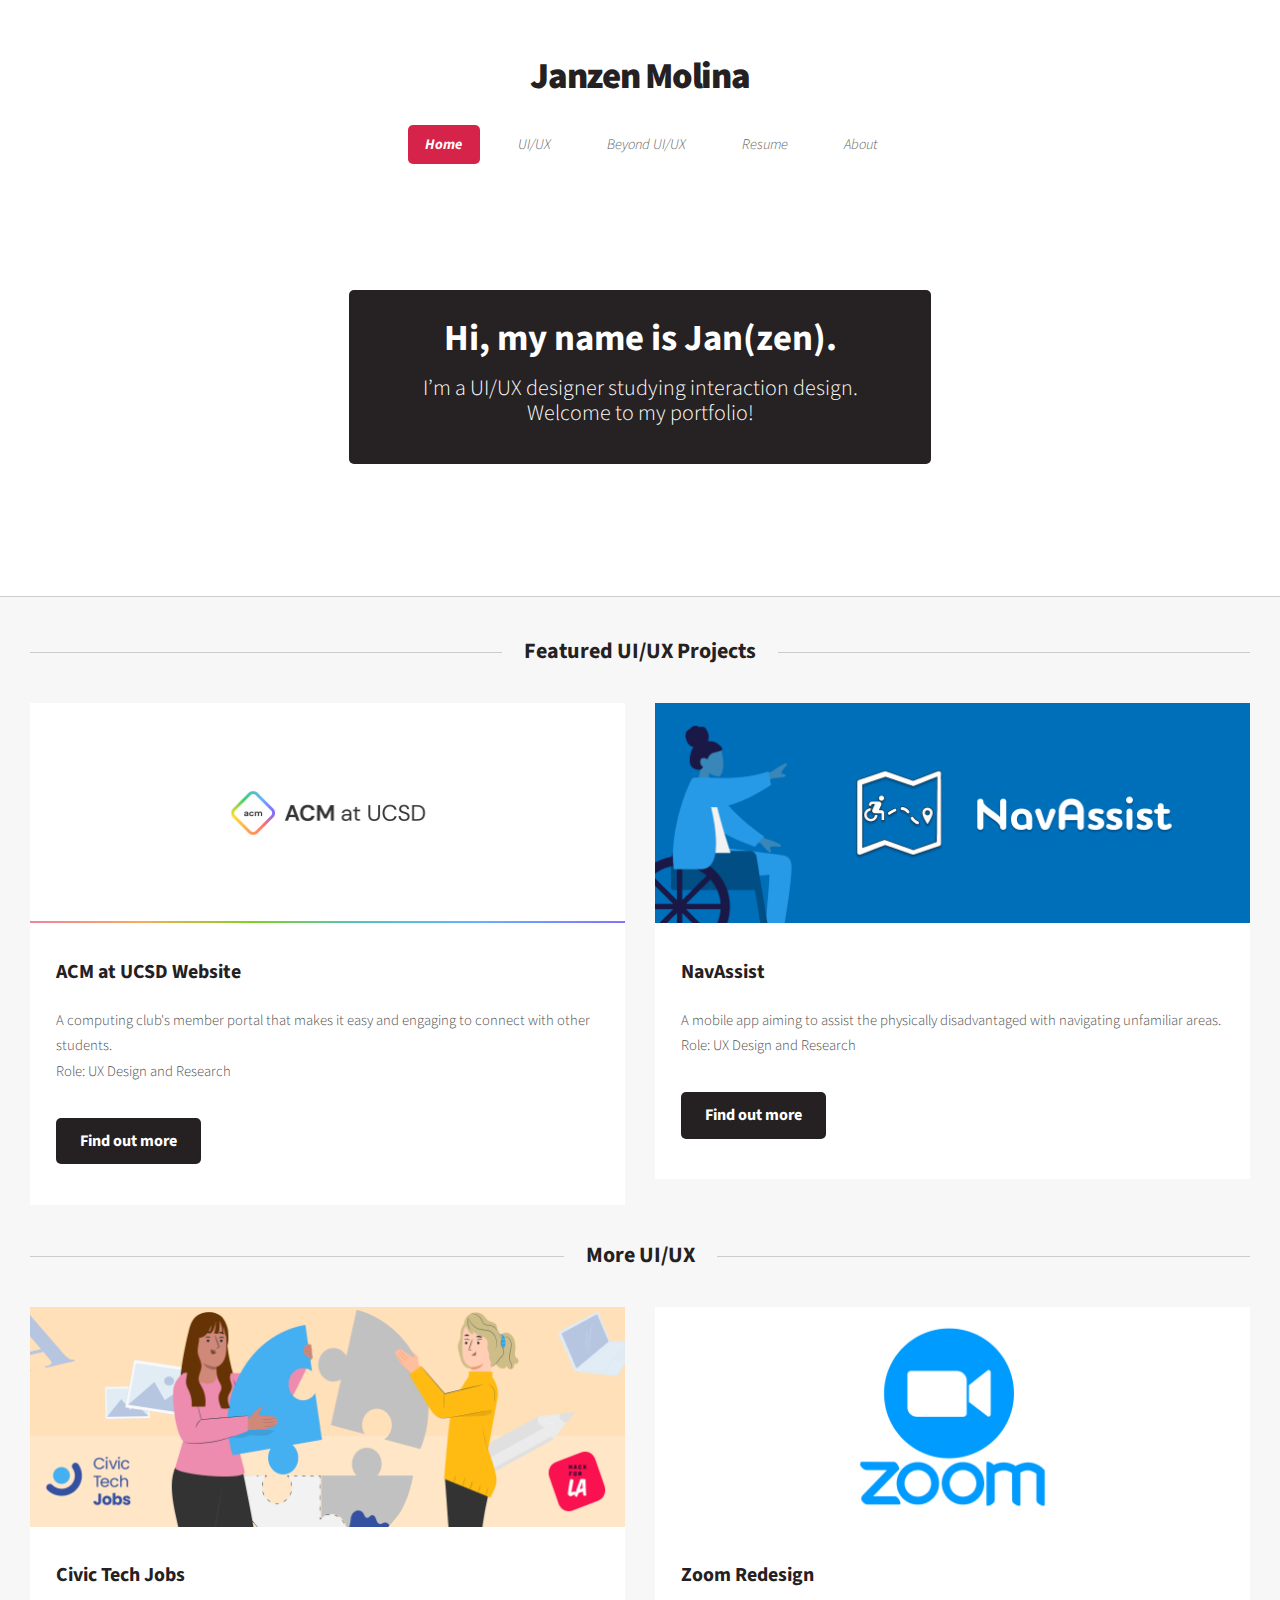
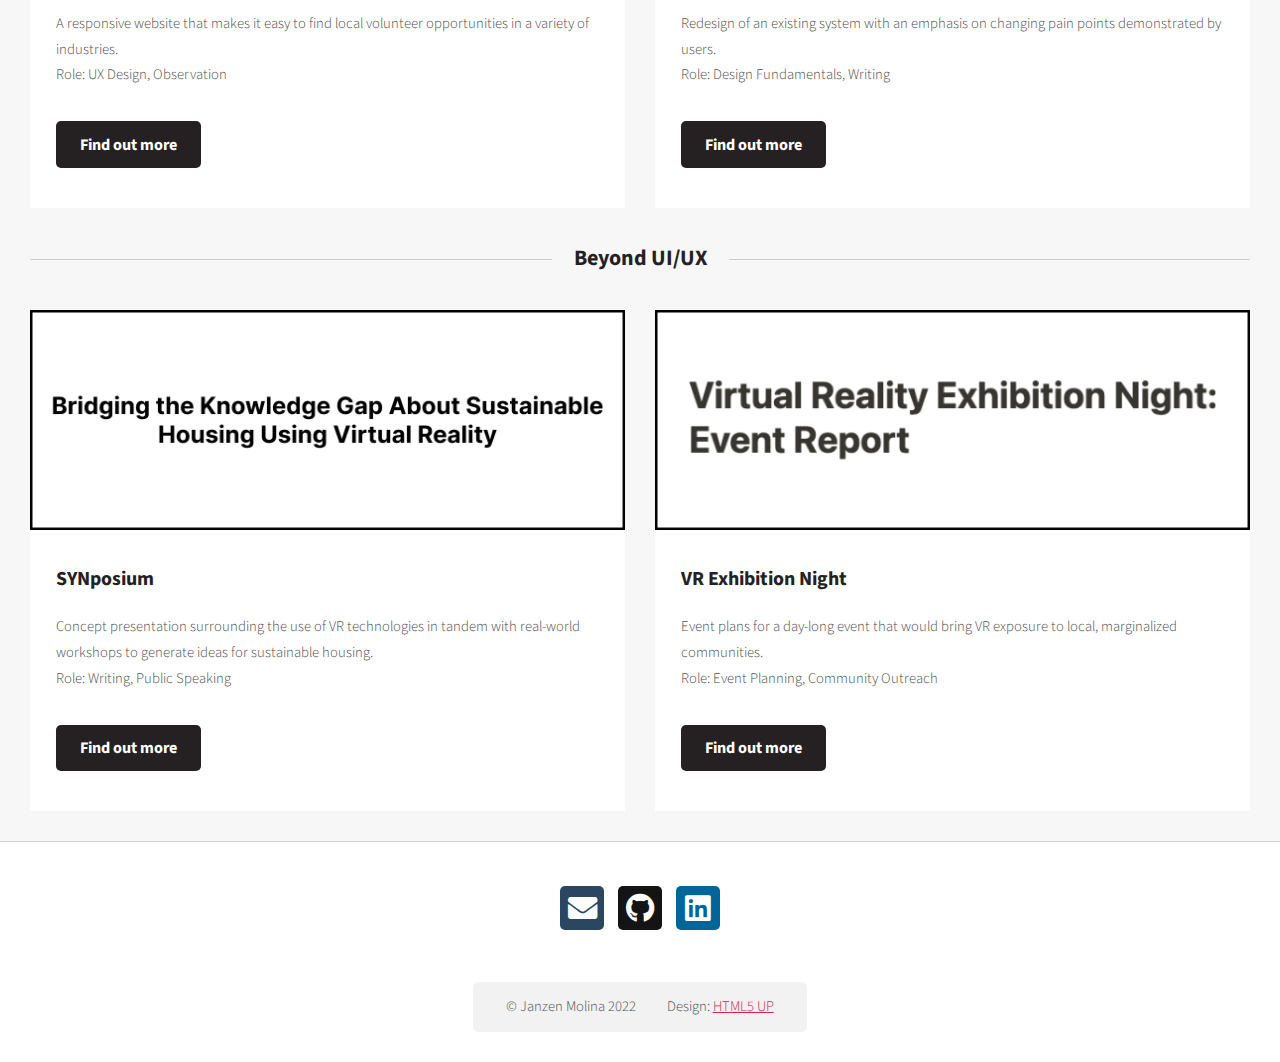
==== commit d5418de2: "Fixed various typos" ====
--- a/index.html
+++ b/index.html
@@ -6,6 +6,15 @@
 -->
 <html>
 	<head>
+		<!-- Google tag (gtag.js) -->
+		<script async src="https://www.googletagmanager.com/gtag/js?id=G-7V2T37B7CE"></script>
+		<script>
+		  window.dataLayer = window.dataLayer || [];
+		  function gtag(){dataLayer.push(arguments);}
+		  gtag('js', new Date());
+
+		  gtag('config', 'G-7V2T37B7CE');
+		</script>
 		<title>Home - Janzen Molina</title>
 		<meta charset="utf-8">
 		<meta name="viewport" content="width=device-width, initial-scale=1, user-scalable=no">
@@ -37,13 +46,13 @@
 									<a href="#">Beyond UI/UX</a>
 									<ul>
 										<!-- <li><a href="grove.html">Grove</a></li> -->
-										<li><a href="synposium.html">SYNposium Banner</a></li>
+										<li><a href="synposium.html">SYNposium</a></li>
 										<li><a href="vrexhibition.html">VR Exhibition Night</a></li>
 									</ul>
 								</li>
 								<li><a href="resume.html">Resume</a></li>
 								<li><a href="about.html">About</a></li>
-								<li><a href="contact.html">Contact</a></li>
+								
 							</ul>
 						</nav>
 
@@ -142,7 +151,7 @@
 													<header>
 														<h3>NavAssist</h3>
 													</header>
-													<p>A mobile app aiming to assist the physically disadvantaged with navigating unfamilar areas. <br>Role: UX Design and Research</p>
+													<p>A mobile app aiming to assist the physically disadvantaged with navigating unfamiliar areas. <br>Role: UX Design and Research</p>
 													<footer>
 														<ul class="actions">
 															<li><a href="navassist.html" class="button alt">Find out more</a></li>
@@ -224,7 +233,7 @@
 												<section class="box">
 													<a href="synposium.html" class="image featured"><img src="images/synposium-banner.png" alt="Instagram flyer for a boba fundraiser"></a>
 													<header>
-														<h3>SYNposium Poster</h3>
+														<h3>SYNposium</h3>
 													</header>
 													<p>Concept presentation surrounding the use of VR technologies in tandem with real-world workshops to generate ideas for sustainable housing. <br>Role: Writing, Public Speaking</p>
 													<footer>
--- a/assets/css/main.css
+++ b/assets/css/main.css
@@ -2191,7 +2191,7 @@
 /* Banner */
 
 	#banner {
-		background: #CCE8F4 url("../../images/banner.png");
+		background: url("../../images/banner.png");
 		background-position: center center;
 		background-size: auto 100%;
 		background-repeat: no-repeat;
